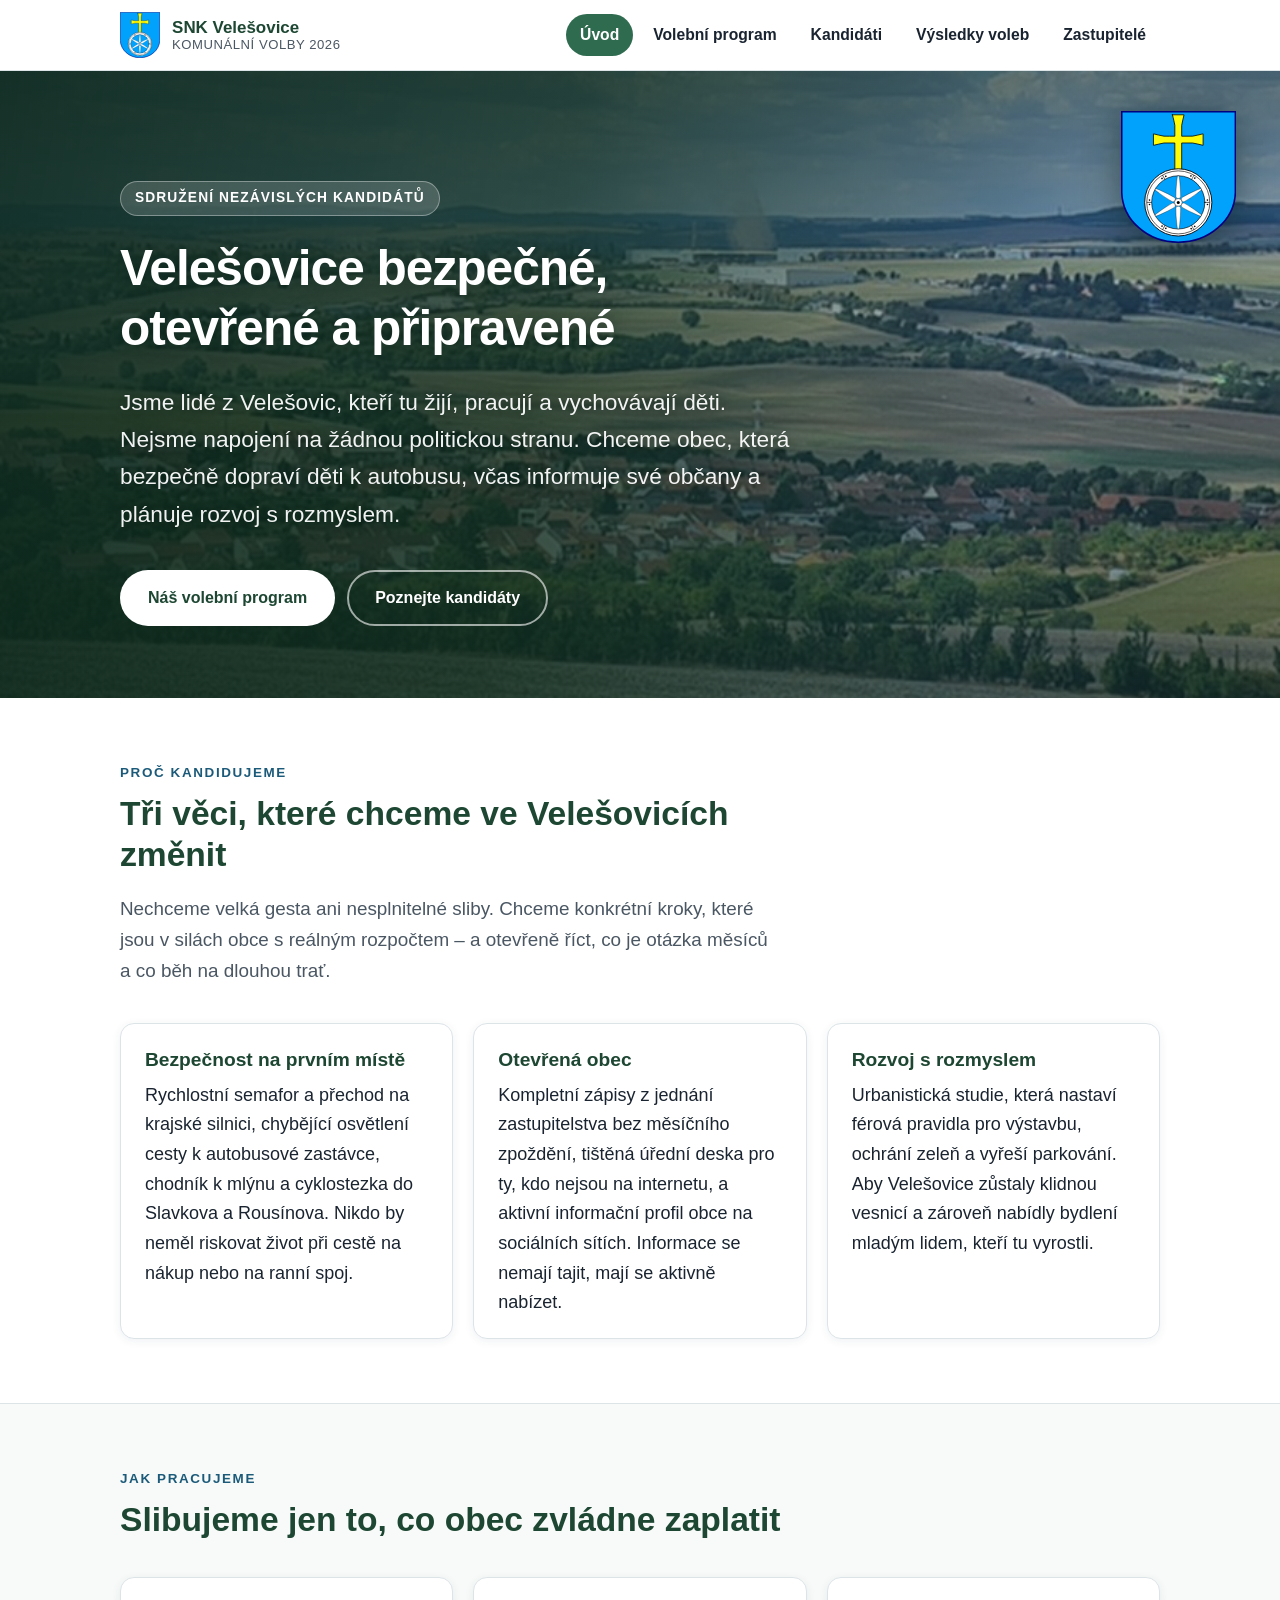
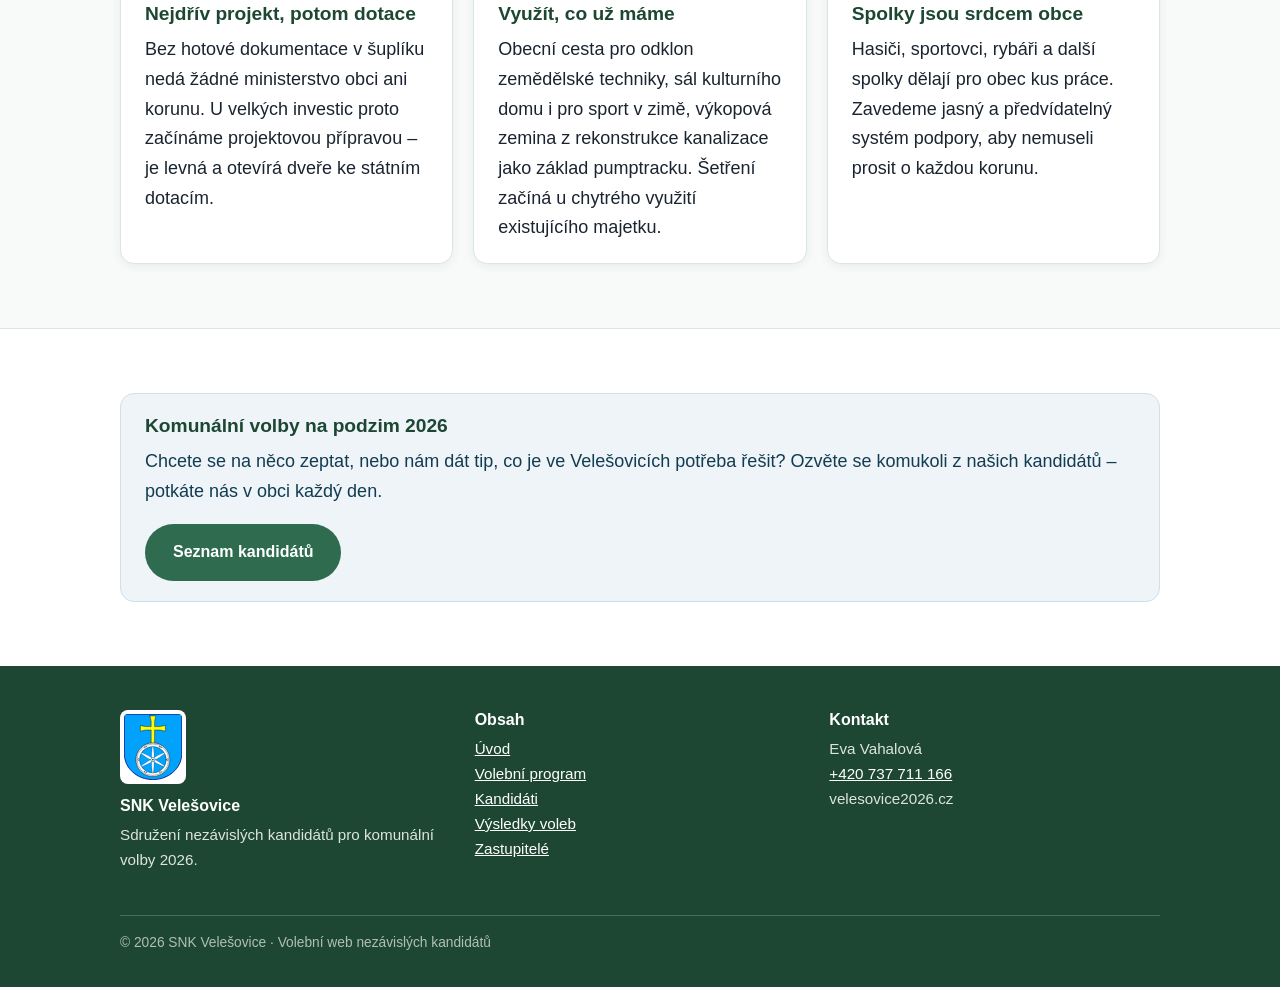
==== index.html @ 0fb09d33 "Kontakt v paticce na Evu Vahalovou, poznamka k predani mandatu" ====
<!DOCTYPE html>
<html lang="cs">
<head>
<meta charset="UTF-8">
<meta name="viewport" content="width=device-width, initial-scale=1.0">
<title>SNK Velešovice 2026 – nezávislí kandidáti do zastupitelstva</title>
<meta name="description" content="Sdružení nezávislých kandidátů Velešovice pro komunální volby 2026. Bezpečnost, otevřená komunikace a rozumný rozvoj obce.">
<link rel="stylesheet" href="style.css?v=56">
<link rel="icon" href="img/znak.svg" type="image/svg+xml">
<meta property="og:title" content="SNK Velešovice 2026 – nezávislí kandidáti">
<meta property="og:description" content="Bezpečnost, otevřená komunikace a rozumný rozvoj obce. Volební program sdružení nezávislých kandidátů.">
<meta property="og:image" content="https://velesovice2026.cz/img/velesovice-hero.jpg?v=3">
<meta property="og:type" content="website">
</head>
<body>

<header class="topbar">
  <div class="topbar__inner">
    <a class="brand" href="index.html">
      <img class="brand__mark" src="img/znak.svg" alt="Znak obce Velešovice" width="46" height="53">
      <span class="brand__text">
        <span class="brand__name">SNK Velešovice</span>
        <span class="brand__sub">Komunální volby 2026</span>
      </span>
    </a>
    <nav class="nav" aria-label="Hlavní navigace">
      <a href="index.html" aria-current="page">Úvod</a>
      <a href="program.html">Volební program</a>
      <a href="kandidati.html">Kandidáti</a>
      <a href="vysledky.html">Výsledky voleb</a>
      <a href="zastupitele.html">Zastupitelé</a>
    </nav>
  </div>
</header>

<main>

  <section class="hero">
    <picture>
      <source media="(max-width: 700px)" srcset="img/velesovice-hero-900.jpg?v=3">
      <img class="hero__media" src="img/velesovice-hero.jpg?v=3"
           alt="Pohled na Velešovice z okolních polí"
           width="1500" height="1043" fetchpriority="high">
    </picture>
    <img class="hero__crest" src="img/znak.svg" alt="Znak obce Velešovice">
    <div class="hero__inner">
      <span class="hero__badge">Sdružení nezávislých kandidátů</span>
      <h1>Velešovice bezpečné, otevřené a připravené</h1>
      <p class="hero__claim">Jsme lidé z Velešovic, kteří tu žijí, pracují a vychovávají děti. Nejsme
        napojení na žádnou politickou stranu. Chceme obec, která bezpečně dopraví děti k autobusu,
        včas informuje své občany a plánuje rozvoj s rozmyslem.</p>
      <div class="btn-row">
        <a class="btn btn--primary" href="program.html">Náš volební program</a>
        <a class="btn btn--ghost" href="kandidati.html">Poznejte kandidáty</a>
      </div>
    </div>
  </section>

  <section class="section">
    <div class="wrap">
      <div class="section__head">
        <span class="eyebrow">Proč kandidujeme</span>
        <h2>Tři věci, které chceme ve Velešovicích změnit</h2>
        <p class="lead">Nechceme velká gesta ani nesplnitelné sliby. Chceme konkrétní kroky, které jsou
          v silách obce s reálným rozpočtem – a otevřeně říct, co je otázka měsíců a co běh na dlouhou trať.</p>
      </div>

      <div class="grid">
        <article class="card">
          <h3>Bezpečnost na prvním místě</h3>
          <p>Rychlostní semafor a přechod na krajské silnici, chybějící osvětlení cesty k autobusové
            zastávce, chodník k mlýnu a cyklostezka do Slavkova a Rousínova. Nikdo by neměl riskovat
            život při cestě na nákup nebo na ranní spoj.</p>
        </article>
        <article class="card">
          <h3>Otevřená obec</h3>
          <p>Kompletní zápisy z jednání zastupitelstva bez měsíčního zpoždění, tištěná úřední deska
            pro ty, kdo nejsou na internetu, a aktivní informační profil obce na sociálních sítích.
            Informace se nemají tajit, mají se aktivně nabízet.</p>
        </article>
        <article class="card">
          <h3>Rozvoj s rozmyslem</h3>
          <p>Urbanistická studie, která nastaví férová pravidla pro výstavbu, ochrání zeleň a vyřeší
            parkování. Aby Velešovice zůstaly klidnou vesnicí a zároveň nabídly bydlení mladým lidem,
            kteří tu vyrostli.</p>
        </article>
      </div>
    </div>
  </section>

  <section class="section section--soft">
    <div class="wrap">
      <div class="section__head">
        <span class="eyebrow">Jak pracujeme</span>
        <h2>Slibujeme jen to, co obec zvládne zaplatit</h2>
      </div>
      <div class="grid">
        <article class="card">
          <h3>Nejdřív projekt, potom dotace</h3>
          <p>Bez hotové dokumentace v šuplíku nedá žádné ministerstvo obci ani korunu. U velkých
            investic proto začínáme projektovou přípravou – je levná a otevírá dveře ke státním dotacím.</p>
        </article>
        <article class="card">
          <h3>Využít, co už máme</h3>
          <p>Obecní cesta pro odklon zemědělské techniky, sál kulturního domu i pro sport v zimě,
            výkopová zemina z rekonstrukce kanalizace jako základ pumptracku. Šetření začíná u chytrého
            využití existujícího majetku.</p>
        </article>
        <article class="card">
          <h3>Spolky jsou srdcem obce</h3>
          <p>Hasiči, sportovci, rybáři a další spolky dělají pro obec kus práce. Zavedeme jasný
            a předvídatelný systém podpory, aby nemuseli prosit o každou korunu.</p>
        </article>
      </div>
    </div>
  </section>

  <section class="section">
    <div class="wrap">
      <div class="note">
        <h3>Komunální volby na podzim 2026</h3>
        <p>Chcete se na něco zeptat, nebo nám dát tip, co je ve Velešovicích potřeba řešit?
          Ozvěte se komukoli z našich kandidátů – potkáte nás v obci každý den.</p>
        <p><a class="btn btn--solid" href="kandidati.html">Seznam kandidátů</a></p>
      </div>
    </div>
  </section>

</main>

<footer class="footer">
  <div class="wrap">
    <div class="footer__grid">
      <div>
        <img class="footer__crest" src="img/znak.svg" alt="Znak obce Velešovice">
        <h3>SNK Velešovice</h3>
        <p>Sdružení nezávislých kandidátů pro komunální volby 2026.</p>
      </div>
      <div>
        <h3>Obsah</h3>
        <p>
          <a href="index.html">Úvod</a><br>
          <a href="program.html">Volební program</a><br>
          <a href="kandidati.html">Kandidáti</a><br>
          <a href="vysledky.html">Výsledky voleb</a><br>
          <a href="zastupitele.html">Zastupitelé</a>
        </p>
      </div>
      <div>
        <h3>Kontakt</h3>
        <p>
          Eva Vahalová<br>
          <a href="tel:+420737711166">+420 737 711 166</a><br>
          velesovice2026.cz
        </p>
      </div>
    </div>
    <div class="footer__bottom">
      &copy; 2026 SNK Velešovice · Volební web nezávislých kandidátů
    </div>
  </div>
</footer>

</body>
</html>
---- style.css ----
/* ==========================================================================
   SNK Velešovice 2026 – společný styl
   Barvy: zelená (venkov, zeleň) + modrá (voda, Rakovec, klid)
   ========================================================================== */

:root {
    --green-900: #1d4732;
    --green-700: #2f6b4f;
    --green-500: #4f9070;
    --green-050: #eef6f1;
    --blue-900: #123c52;
    --blue-700: #1c5a7a;
    --blue-500: #3d87ad;
    --blue-050: #eef4f8;
    --ink: #1a2430;
    --ink-soft: #4a5763;
    --line: #dde4e8;
    --bg: #ffffff;
    --bg-soft: #f7faf8;
    --radius: 14px;
    --shadow: 0 2px 10px rgba(18, 60, 82, .07);
    --shadow-lg: 0 8px 28px rgba(18, 60, 82, .12);
    --wrap: 1080px;
}

* { box-sizing: border-box; }

html { scroll-behavior: smooth; }

body {
    margin: 0;
    background: var(--bg);
    color: var(--ink);
    font-family: "Segoe UI", Roboto, "Helvetica Neue", Arial, sans-serif;
    font-size: 18px;
    line-height: 1.65;
    -webkit-text-size-adjust: 100%;
}

.wrap {
    max-width: var(--wrap);
    margin: 0 auto;
    padding: 0 20px;
}

/* ---------- Typografie ---------- */

h1, h2, h3 {
    line-height: 1.22;
    color: var(--green-900);
    margin: 0 0 .5em;
    font-weight: 700;
}

h1 { font-size: clamp(2rem, 5vw, 3.1rem); letter-spacing: -.02em; }
h2 { font-size: clamp(1.5rem, 3.2vw, 2.1rem); }
h3 { font-size: 1.2rem; }

p { margin: 0 0 1em; }

a { color: var(--blue-700); }
a:hover { color: var(--blue-900); }

.lead {
    font-size: 1.18rem;
    color: var(--ink-soft);
    max-width: 62ch;
}

/* ---------- Hlavička a navigace ---------- */

.topbar {
    position: sticky;
    top: 0;
    z-index: 50;
    background: rgba(255, 255, 255, .96);
    backdrop-filter: blur(6px);
    border-bottom: 1px solid var(--line);
}

.topbar__inner {
    max-width: var(--wrap);
    margin: 0 auto;
    padding: 12px 20px;
    display: flex;
    flex-wrap: wrap;
    gap: 12px 24px;
    align-items: center;
    justify-content: space-between;
}

.brand {
    display: flex;
    align-items: center;
    gap: 12px;
    text-decoration: none;
    color: var(--green-900);
}

.brand__mark {
    height: 46px;
    width: auto;
    flex: 0 0 auto;
    display: block;
}

.brand__text { display: flex; flex-direction: column; line-height: 1.15; }
.brand__name { font-weight: 700; font-size: 1.06rem; }
.brand__sub { font-size: .82rem; color: var(--ink-soft); letter-spacing: .04em; text-transform: uppercase; }

.nav { display: flex; flex-wrap: wrap; gap: 6px; }

.nav a {
    display: block;
    padding: 8px 14px;
    border-radius: 999px;
    text-decoration: none;
    color: var(--ink);
    font-weight: 600;
    font-size: .98rem;
}

.nav a:hover { background: var(--green-050); color: var(--green-900); }

.nav a[aria-current="page"] {
    background: var(--green-700);
    color: #fff;
}

/* ---------- Hero ---------- */

.hero {
    position: relative;
    background: var(--green-900);
    color: #fff;
    overflow: hidden;
    min-height: 560px;
    display: flex;
    align-items: flex-end;
}

.hero__media {
    position: absolute;
    inset: 0;
    width: 100%;
    height: 100%;
    object-fit: cover;
    object-position: center 55%;
}

.hero::after {
    content: "";
    position: absolute;
    inset: 0;
    background:
        linear-gradient(100deg, rgba(12, 40, 28, .90) 0%, rgba(14, 45, 32, .74) 42%, rgba(18, 60, 82, .30) 78%, rgba(18, 60, 82, .18) 100%),
        linear-gradient(180deg, rgba(10, 32, 24, .45) 0%, rgba(10, 32, 24, 0) 38%, rgba(10, 32, 24, .55) 100%);
}

.hero__inner {
    position: relative;
    z-index: 2;
    width: 100%;
    max-width: var(--wrap);
    margin: 0 auto;
    padding: 110px 20px 72px;
}

.hero h1 { text-shadow: 0 2px 18px rgba(6, 24, 16, .45); }
.hero__claim { text-shadow: 0 1px 12px rgba(6, 24, 16, .5); }

/* Znak obce v hero */
.hero__crest {
    position: absolute;
    right: 44px;
    top: 40px;
    z-index: 3;
    height: 132px;
    width: auto;
    filter: drop-shadow(0 6px 18px rgba(6, 24, 16, .45));
}

.hero__caption {
    position: absolute;
    right: 16px;
    bottom: 8px;
    z-index: 3;
    font-size: .74rem;
    color: rgba(255, 255, 255, .6);
}

.hero h1 { color: #fff; max-width: 22ch; }

.hero__claim {
    font-size: clamp(1.1rem, 2.4vw, 1.42rem);
    max-width: 54ch;
    color: rgba(255, 255, 255, .94);
    margin-bottom: 1.6em;
}

.hero__badge {
    display: inline-block;
    background: rgba(255, 255, 255, .16);
    border: 1px solid rgba(255, 255, 255, .35);
    padding: 5px 14px;
    border-radius: 999px;
    font-size: .86rem;
    letter-spacing: .08em;
    text-transform: uppercase;
    font-weight: 600;
    margin-bottom: 22px;
}

.btn-row { display: flex; flex-wrap: wrap; gap: 12px; }

.btn {
    display: inline-block;
    padding: 13px 26px;
    border-radius: 999px;
    text-decoration: none;
    font-weight: 700;
    font-size: 1rem;
    border: 2px solid transparent;
    transition: transform .12s ease, background .12s ease;
}

.btn:hover { transform: translateY(-1px); }

.btn--primary { background: #fff; color: var(--green-900); }
.btn--primary:hover { background: var(--green-050); color: var(--green-900); }

.btn--ghost { border-color: rgba(255, 255, 255, .6); color: #fff; }
.btn--ghost:hover { background: rgba(255, 255, 255, .14); color: #fff; }

.btn--solid { background: var(--green-700); color: #fff; }
.btn--solid:hover { background: var(--green-900); color: #fff; }

/* ---------- Sekce ---------- */

.section { padding: 64px 0; }
.section--soft { background: var(--bg-soft); border-top: 1px solid var(--line); border-bottom: 1px solid var(--line); }

.section__head { max-width: 68ch; margin-bottom: 36px; }

.eyebrow {
    display: block;
    font-size: .84rem;
    letter-spacing: .12em;
    text-transform: uppercase;
    color: var(--blue-700);
    font-weight: 700;
    margin-bottom: 10px;
}

/* ---------- Mřížky a karty ---------- */

.grid {
    display: grid;
    gap: 20px;
    grid-template-columns: repeat(auto-fit, minmax(290px, 1fr));
}

.card {
    background: #fff;
    border: 1px solid var(--line);
    border-radius: var(--radius);
    padding: 24px 24px 20px;
    box-shadow: var(--shadow);
}

.card h3 { color: var(--green-900); }
.card p:last-child { margin-bottom: 0; }

/* Programové body */

.point {
    background: #fff;
    border: 1px solid var(--line);
    border-left: 5px solid var(--green-500);
    border-radius: var(--radius);
    padding: 24px 26px;
    box-shadow: var(--shadow);
}

.point--soft { border-left-color: var(--blue-500); }

.point__num {
    display: inline-flex;
    align-items: center;
    justify-content: center;
    width: 30px;
    height: 30px;
    border-radius: 50%;
    background: var(--green-050);
    color: var(--green-700);
    font-weight: 700;
    font-size: .95rem;
    margin-right: 10px;
    vertical-align: 2px;
}

.point--soft .point__num { background: var(--blue-050); color: var(--blue-700); }

.point h3 { display: block; margin-bottom: .45em; }
.point p:last-child { margin-bottom: 0; }
.point ul { margin: 0; padding-left: 1.2em; }
.point li + li { margin-top: .5em; }

.points { display: grid; gap: 18px; }

/* Kandidáti */

.people {
    display: grid;
    gap: 22px;
    grid-template-columns: repeat(auto-fit, minmax(250px, 1fr));
    align-items: start;              /* karty se neroztahují na výšku sousedů */
}

.person {
    background: #fff;
    border: 1px solid var(--line);
    border-radius: var(--radius);
    box-shadow: var(--shadow);
    overflow: hidden;
}

/* Fotografie přes celou šířku karty */
.person__photo-wrap {
    position: relative;
    aspect-ratio: 1 / 1;
    background: linear-gradient(165deg, #f2f8f4 0%, #dbe9e1 100%);
    border-bottom: 1px solid var(--line);
}

.person__photo {
    width: 100%;
    height: 100%;
    object-fit: cover;
    object-position: center 12%;
    display: block;
}

/* Zástupný obrázek u kandidátů bez fotografie */
.person__photo--placeholder {
    object-fit: contain;
    object-position: center bottom;
    padding: 18% 22% 0;
    opacity: .55;
}

/* Číslo na kandidátce – odznak v rohu fotky */
.person__num {
    position: absolute;
    right: 10px;
    bottom: 10px;
    width: 34px;
    height: 34px;
    border-radius: 10px;
    background: var(--green-700);
    color: #fff;
    display: flex;
    align-items: center;
    justify-content: center;
    font-weight: 700;
    font-size: 1rem;
    box-shadow: 0 2px 8px rgba(18, 60, 82, .28);
}

.person__body { padding: 16px 18px 18px; }

.person__name { font-weight: 700; font-size: 1.04rem; color: var(--green-900); margin: 0 0 1px; }
.person__age { margin: 0; color: var(--ink-soft); font-size: .86rem; }

.person__role {
    margin: 10px 0 0;
    color: var(--blue-700);
    font-size: .9rem;
    font-weight: 600;
    line-height: 1.5;
}

.person__motto {
    margin: 12px 0 0;
    padding-left: 12px;
    border-left: 3px solid var(--green-050);
    color: var(--ink-soft);
    font-size: .89rem;
    font-style: italic;
    line-height: 1.55;
}

/* Delší medailonek: mezititulky, odstavce a odrážky */
.person__section {
    margin: 16px 0 0;
    font-size: .74rem;
    letter-spacing: .08em;
    text-transform: uppercase;
    font-weight: 700;
    color: var(--green-700);
    border-top: 1px solid var(--line);
    padding-top: 12px;
}

.person__text {
    margin: 7px 0 0;
    font-size: .88rem;
    color: var(--ink-soft);
    line-height: 1.55;
}

.person__text strong { color: var(--green-900); }

.person__list {
    margin: 8px 0 0;
    padding-left: 1.05em;
    font-size: .88rem;
    color: var(--ink-soft);
    line-height: 1.5;
}

.person__list li + li { margin-top: 7px; }
.person__list strong { color: var(--blue-700); }

.person__age:empty, .person__role:empty, .person__motto:empty { display: none; }

/* ---------- Poznámka / callout ---------- */

.note {
    background: var(--blue-050);
    border: 1px solid #cfe0ea;
    border-radius: var(--radius);
    padding: 20px 24px;
    color: var(--blue-900);
}

.note p:last-child { margin-bottom: 0; }

/* ---------- Patička ---------- */

.footer {
    background: var(--green-900);
    color: rgba(255, 255, 255, .85);
    padding: 44px 0 32px;
    font-size: .95rem;
}

.footer a { color: #fff; }

.footer__grid {
    display: grid;
    gap: 24px;
    grid-template-columns: repeat(auto-fit, minmax(230px, 1fr));
    margin-bottom: 28px;
}

.footer h3 { color: #fff; font-size: 1rem; margin-bottom: .4em; }

.footer__crest {
    height: 74px;
    width: auto;
    display: block;
    margin-bottom: 12px;
    background: #fff;
    border-radius: 8px;
    padding: 4px;
}

.footer__bottom {
    border-top: 1px solid rgba(255, 255, 255, .2);
    padding-top: 16px;
    font-size: .86rem;
    color: rgba(255, 255, 255, .65);
}

.team-photo {
    margin: 0 0 34px;
}

.team-photo img {
    display: block;
    width: 100%;
    height: auto;
    border-radius: 16px;
    box-shadow: 0 12px 30px rgba(15, 40, 25, .16);
}

.team-photo figcaption {
    margin-top: 10px;
    font-size: .92rem;
    color: var(--text-soft, #5a6672);
    text-align: center;
}


/* ---------- Rozbalovací fotografie u bodů programu ---------- */

.more { margin-top: 4px; }

.more__btn {
    display: inline-flex;
    align-items: center;
    gap: 9px;
    padding: 9px 18px;
    border: 1.5px solid var(--green-500);
    border-radius: 999px;
    background: #fff;
    color: var(--green-900);
    font: inherit;
    font-size: .95rem;
    font-weight: 700;
    line-height: 1;
    cursor: pointer;
    transition: background .15s, border-color .15s;
}

.more__btn:hover { background: var(--green-050); border-color: var(--green-700); }
.more__btn:focus-visible { outline: 3px solid var(--blue-500); outline-offset: 2px; }

.more__icon {
    width: 9px;
    height: 9px;
    border-right: 2px solid var(--green-700);
    border-bottom: 2px solid var(--green-700);
    transform: rotate(45deg) translate(-2px, -2px);
    transition: transform .2s;
}

.more__btn[aria-expanded="true"] .more__icon {
    transform: rotate(-135deg) translate(-2px, -2px);
}

.more__panel {
    animation: more-in .25s ease both;
}

.more__inner { min-height: 0; }

@keyframes more-in {
    from { opacity: 0; transform: translateY(-6px); }
    to   { opacity: 1; transform: none; }
}

.more__panel[hidden] { display: none; }

.point__figure {
    margin: 16px 0 0;
}

.point__figure img {
    display: block;
    width: 100%;
    max-width: 560px;
    height: auto;
    border-radius: var(--radius);
    box-shadow: var(--shadow-lg);
}

.point__figure figcaption {
    margin-top: 8px;
    max-width: 560px;
    font-size: .92rem;
    color: var(--ink-soft);
}

@media (prefers-reduced-motion: reduce) {
    .more__panel { animation: none; }
    .more__icon { transition: none; }
}



/* ---------- Výsledky voleb ---------- */

.cisla {
    display: grid;
    grid-template-columns: repeat(auto-fit, minmax(180px, 1fr));
    gap: 16px;
    margin-top: 28px;
}

.cislo {
    background: var(--green-050);
    border-radius: var(--radius);
    padding: 20px 22px;
}

.cislo__hodnota {
    display: block;
    font-size: 2rem;
    font-weight: 700;
    color: var(--green-900);
    line-height: 1.1;
}

.cislo__popis {
    display: block;
    margin-top: 6px;
    font-size: .95rem;
    color: var(--ink-soft);
}

.text-blok {
    max-width: 44em;
    margin-top: 26px;
}

.text-blok h2 { margin-bottom: .5em; }
.text-blok p { margin-bottom: 1em; }

.podpis {
    font-weight: 700;
    color: var(--green-900);
}

.tabulka-obal { overflow-x: auto; margin-top: 18px; }

.tabulka {
    width: 100%;
    min-width: 480px;
    border-collapse: collapse;
    font-size: 1rem;
}

.tabulka th,
.tabulka td {
    padding: 12px 14px;
    text-align: left;
    border-bottom: 1px solid var(--line);
}

.tabulka thead th {
    background: var(--green-900);
    color: #fff;
    font-size: .92rem;
    letter-spacing: .02em;
    border-bottom: 0;
}

.tabulka thead th:first-child { border-radius: 10px 0 0 0; }
.tabulka thead th:last-child { border-radius: 0 10px 0 0; }

.tabulka .cislice { text-align: right; white-space: nowrap; }
.tabulka th.cislice { text-align: right; }

.tabulka__nase td,
.tabulka__zvolen td { background: var(--green-050); font-weight: 600; }

.stav {
    display: inline-block;
    padding: 3px 10px;
    border-radius: 999px;
    background: var(--line);
    color: var(--ink);
    font-size: .86rem;
    font-weight: 600;
    white-space: nowrap;
}

.stav--zvolen { background: var(--green-700); color: #fff; }

.poznamka {
    margin-top: 14px;
    font-size: .92rem;
    color: var(--ink-soft);
}

@media (max-width: 520px) {
    .cislo__hodnota { font-size: 1.7rem; }
    .tabulka th, .tabulka td { padding: 10px; }
}

/* ---------- Mobil ---------- */

@media (max-width: 900px) {
    .hero__crest { height: 92px; right: 22px; top: 26px; }
}

@media (max-width: 520px) {
    .people { grid-template-columns: repeat(auto-fit, minmax(190px, 1fr)); gap: 14px; }
    .person__body { padding: 12px 13px 14px; }
    .person__num { width: 30px; height: 30px; font-size: .9rem; right: 8px; bottom: 8px; }
}

@media (max-width: 640px) {
    body { font-size: 17px; }
    .hero { min-height: 480px; }
    .hero__inner { padding: 132px 20px 46px; }
    .hero__crest { height: 74px; right: 18px; top: 20px; }
    .brand__mark { height: 38px; }
    .section { padding: 48px 0; }
    .topbar__inner { padding: 10px 16px; }
    .nav a { padding: 7px 11px; font-size: .92rem; }
    .brand__sub { display: none; }
}

@media (prefers-reduced-motion: reduce) {
    html { scroll-behavior: auto; }
    .btn:hover { transform: none; }
}
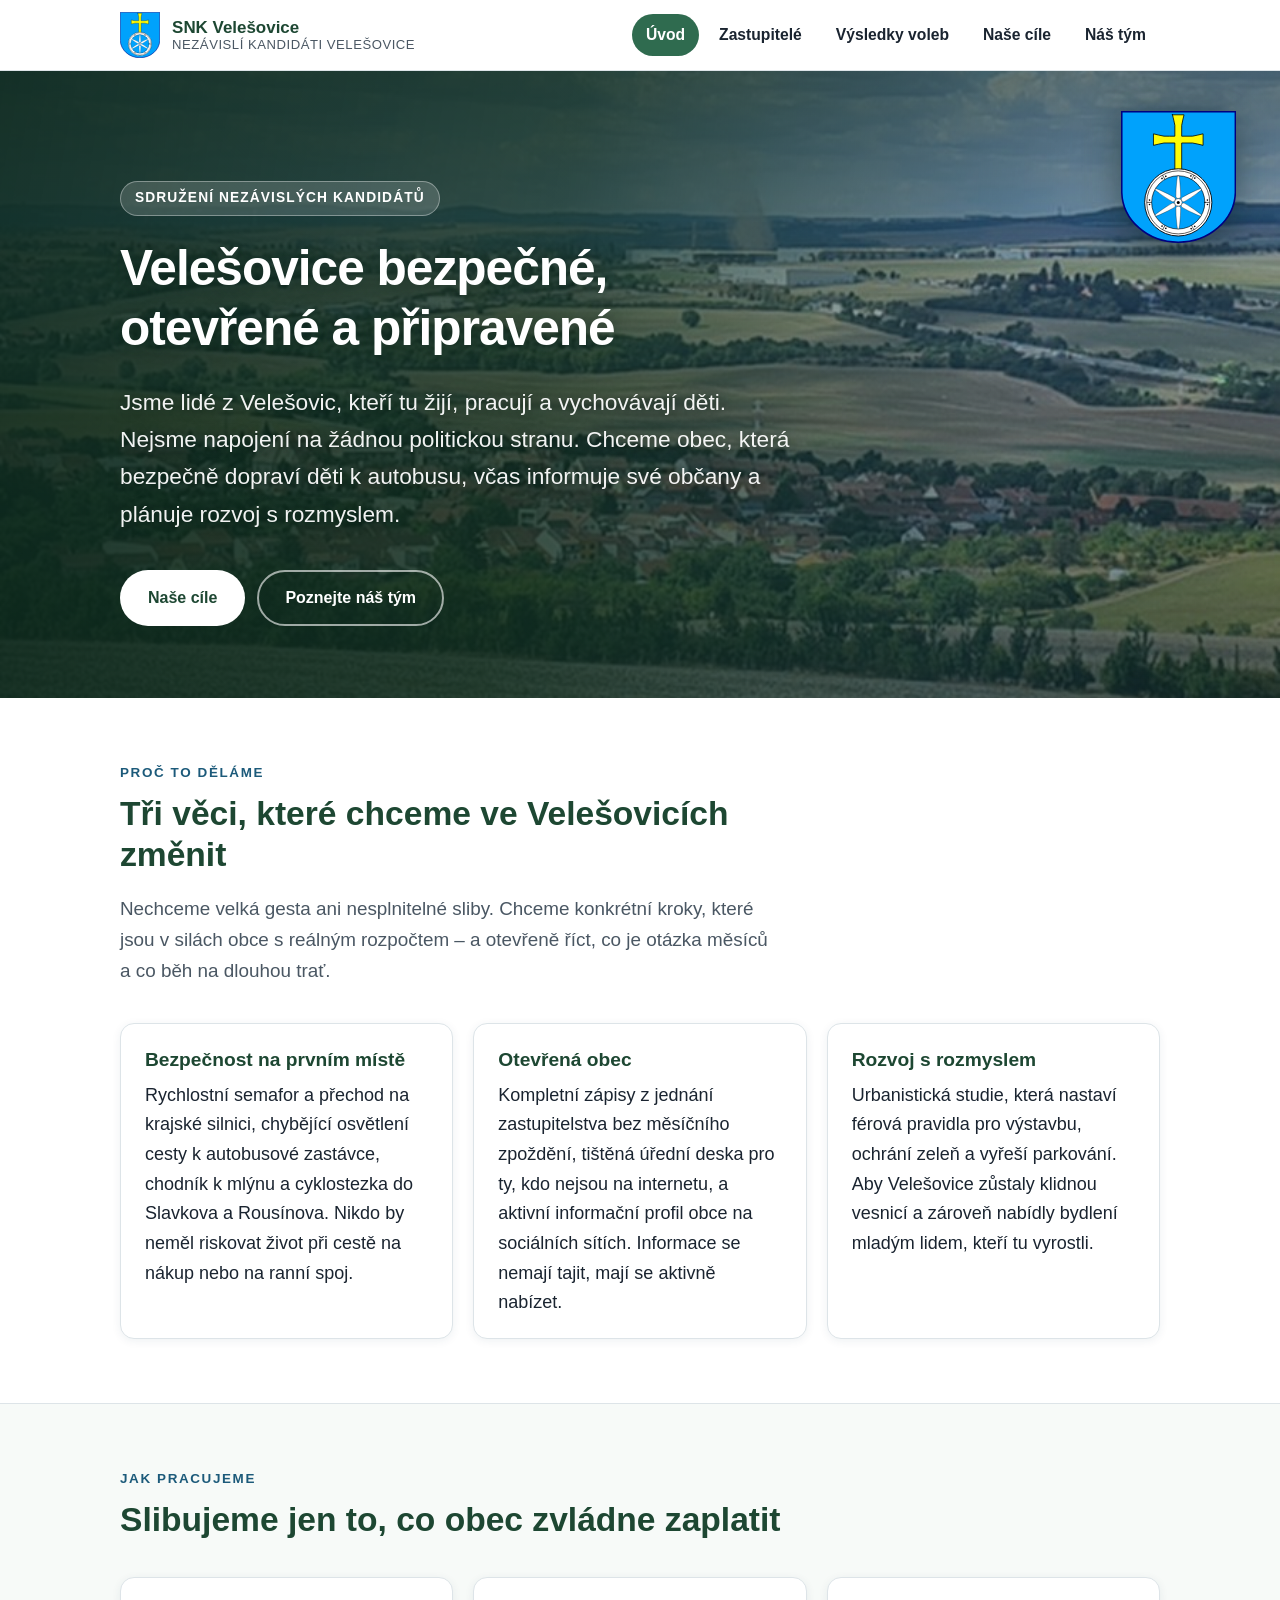
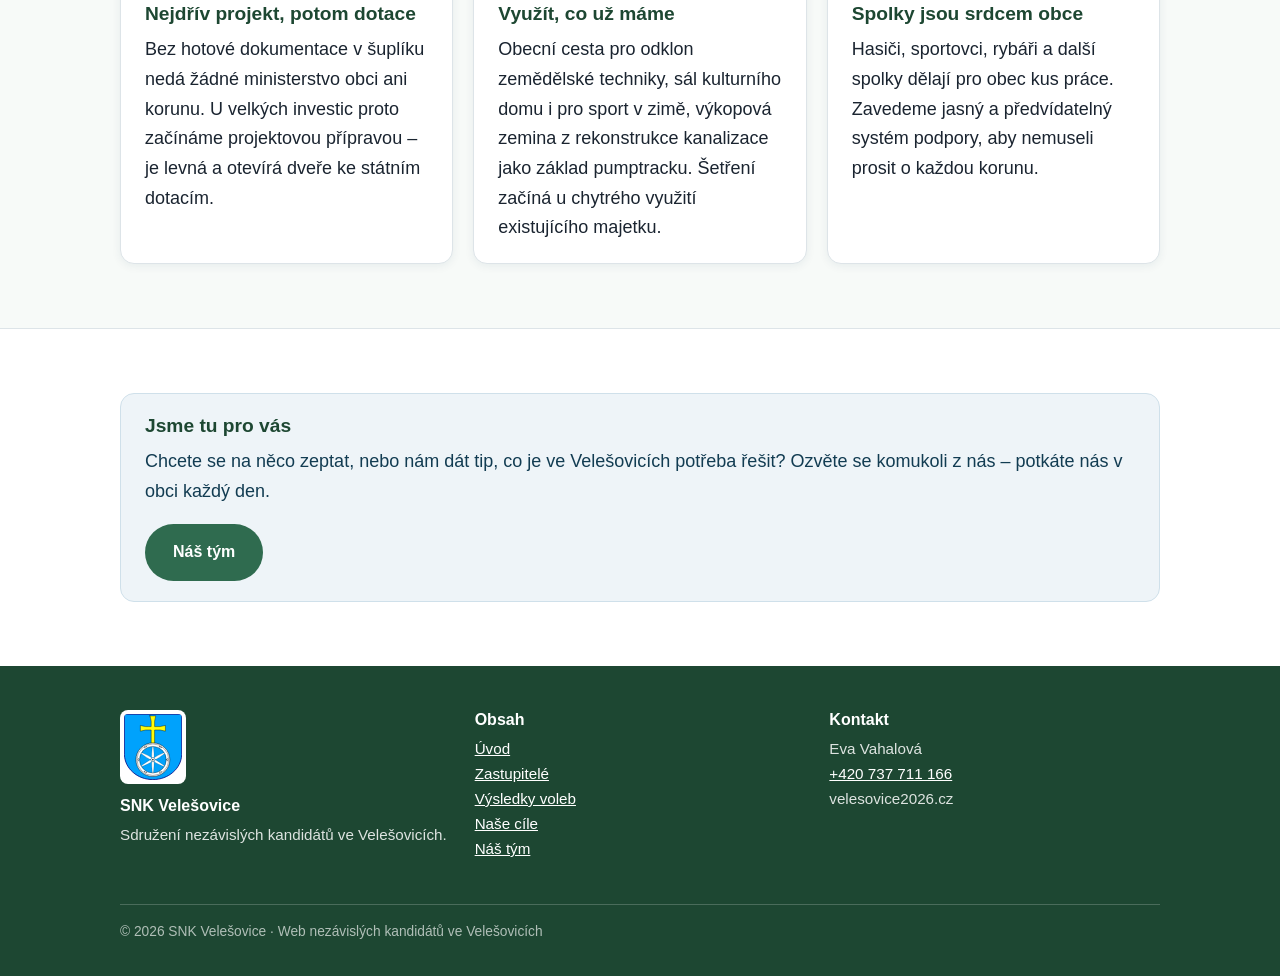
==== commit 95010d4e: "Web po volbach: nove poradi a nazvy odkazu, bez volebniho ramce" ====
--- a/index.html
+++ b/index.html
@@ -3,12 +3,12 @@
 <head>
 <meta charset="UTF-8">
 <meta name="viewport" content="width=device-width, initial-scale=1.0">
-<title>SNK Velešovice 2026 – nezávislí kandidáti do zastupitelstva</title>
-<meta name="description" content="Sdružení nezávislých kandidátů Velešovice pro komunální volby 2026. Bezpečnost, otevřená komunikace a rozumný rozvoj obce.">
-<link rel="stylesheet" href="style.css?v=56">
+<title>SNK Velešovice – nezávislí kandidáti ve Velešovicích</title>
+<meta name="description" content="Sdružení nezávislých kandidátů ve Velešovicích. Naše cíle, náš tým, zastupitelé a informace z dění v obci.">
+<link rel="stylesheet" href="style.css?v=57">
 <link rel="icon" href="img/znak.svg" type="image/svg+xml">
-<meta property="og:title" content="SNK Velešovice 2026 – nezávislí kandidáti">
-<meta property="og:description" content="Bezpečnost, otevřená komunikace a rozumný rozvoj obce. Volební program sdružení nezávislých kandidátů.">
+<meta property="og:title" content="SNK Velešovice – nezávislí kandidáti">
+<meta property="og:description" content="Bezpečnost, otevřená komunikace a rozumný rozvoj obce. Sdružení nezávislých kandidátů ve Velešovicích.">
 <meta property="og:image" content="https://velesovice2026.cz/img/velesovice-hero.jpg?v=3">
 <meta property="og:type" content="website">
 </head>
@@ -20,15 +20,15 @@
       <img class="brand__mark" src="img/znak.svg" alt="Znak obce Velešovice" width="46" height="53">
       <span class="brand__text">
         <span class="brand__name">SNK Velešovice</span>
-        <span class="brand__sub">Komunální volby 2026</span>
+        <span class="brand__sub">Nezávislí kandidáti Velešovice</span>
       </span>
     </a>
     <nav class="nav" aria-label="Hlavní navigace">
       <a href="index.html" aria-current="page">Úvod</a>
-      <a href="program.html">Volební program</a>
-      <a href="kandidati.html">Kandidáti</a>
+      <a href="zastupitele.html">Zastupitelé</a>
       <a href="vysledky.html">Výsledky voleb</a>
-      <a href="zastupitele.html">Zastupitelé</a>
+      <a href="program.html">Naše cíle</a>
+      <a href="kandidati.html">Náš tým</a>
     </nav>
   </div>
 </header>
@@ -50,8 +50,8 @@
         napojení na žádnou politickou stranu. Chceme obec, která bezpečně dopraví děti k autobusu,
         včas informuje své občany a plánuje rozvoj s rozmyslem.</p>
       <div class="btn-row">
-        <a class="btn btn--primary" href="program.html">Náš volební program</a>
-        <a class="btn btn--ghost" href="kandidati.html">Poznejte kandidáty</a>
+        <a class="btn btn--primary" href="program.html">Naše cíle</a>
+        <a class="btn btn--ghost" href="kandidati.html">Poznejte náš tým</a>
       </div>
     </div>
   </section>
@@ -59,7 +59,7 @@
   <section class="section">
     <div class="wrap">
       <div class="section__head">
-        <span class="eyebrow">Proč kandidujeme</span>
+        <span class="eyebrow">Proč to děláme</span>
         <h2>Tři věci, které chceme ve Velešovicích změnit</h2>
         <p class="lead">Nechceme velká gesta ani nesplnitelné sliby. Chceme konkrétní kroky, které jsou
           v silách obce s reálným rozpočtem – a otevřeně říct, co je otázka měsíců a co běh na dlouhou trať.</p>
@@ -118,10 +118,10 @@
   <section class="section">
     <div class="wrap">
       <div class="note">
-        <h3>Komunální volby na podzim 2026</h3>
+        <h3>Jsme tu pro vás</h3>
         <p>Chcete se na něco zeptat, nebo nám dát tip, co je ve Velešovicích potřeba řešit?
-          Ozvěte se komukoli z našich kandidátů – potkáte nás v obci každý den.</p>
-        <p><a class="btn btn--solid" href="kandidati.html">Seznam kandidátů</a></p>
+          Ozvěte se komukoli z nás – potkáte nás v obci každý den.</p>
+        <p><a class="btn btn--solid" href="kandidati.html">Náš tým</a></p>
       </div>
     </div>
   </section>
@@ -134,16 +134,16 @@
       <div>
         <img class="footer__crest" src="img/znak.svg" alt="Znak obce Velešovice">
         <h3>SNK Velešovice</h3>
-        <p>Sdružení nezávislých kandidátů pro komunální volby 2026.</p>
+        <p>Sdružení nezávislých kandidátů ve Velešovicích.</p>
       </div>
       <div>
         <h3>Obsah</h3>
         <p>
           <a href="index.html">Úvod</a><br>
-          <a href="program.html">Volební program</a><br>
-          <a href="kandidati.html">Kandidáti</a><br>
+          <a href="zastupitele.html">Zastupitelé</a><br>
           <a href="vysledky.html">Výsledky voleb</a><br>
-          <a href="zastupitele.html">Zastupitelé</a>
+          <a href="program.html">Naše cíle</a><br>
+          <a href="kandidati.html">Náš tým</a>
         </p>
       </div>
       <div>
@@ -156,7 +156,7 @@
       </div>
     </div>
     <div class="footer__bottom">
-      &copy; 2026 SNK Velešovice · Volební web nezávislých kandidátů
+      &copy; 2026 SNK Velešovice · Web nezávislých kandidátů ve Velešovicích
     </div>
   </div>
 </footer>
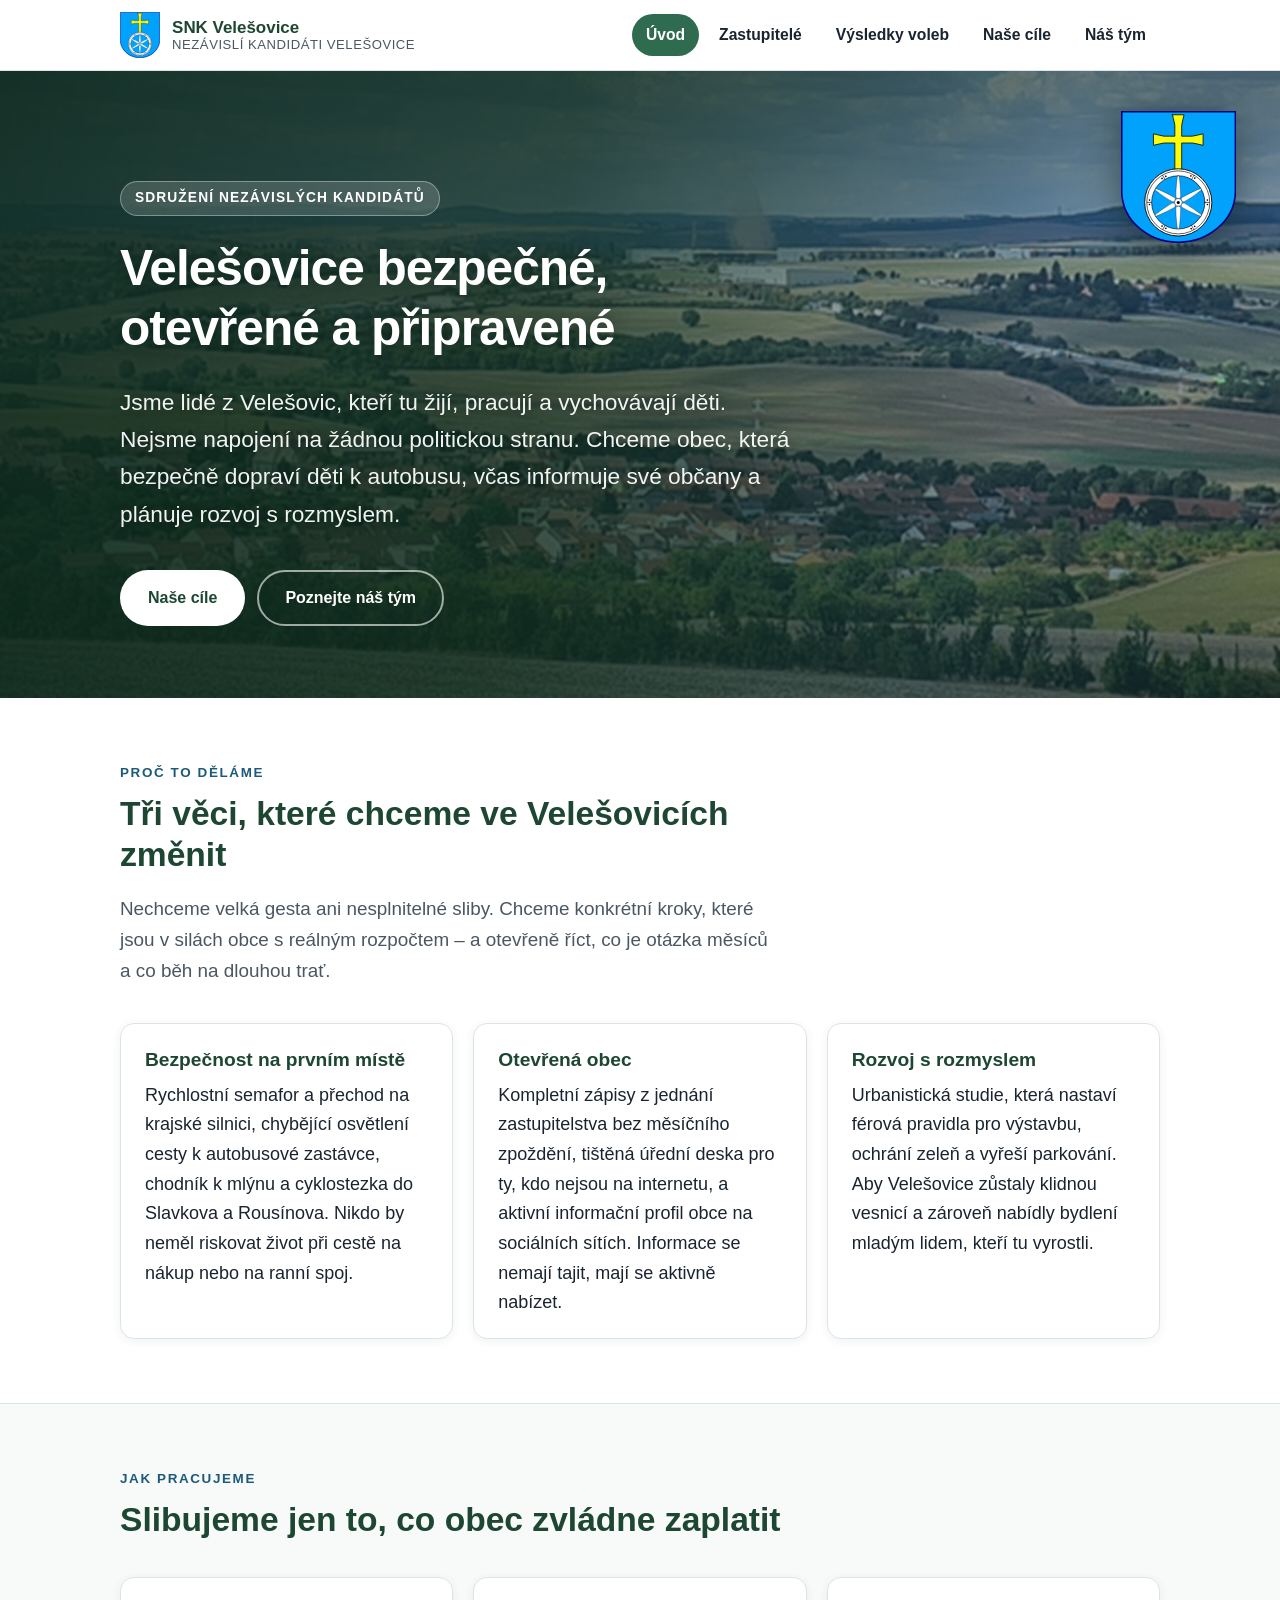
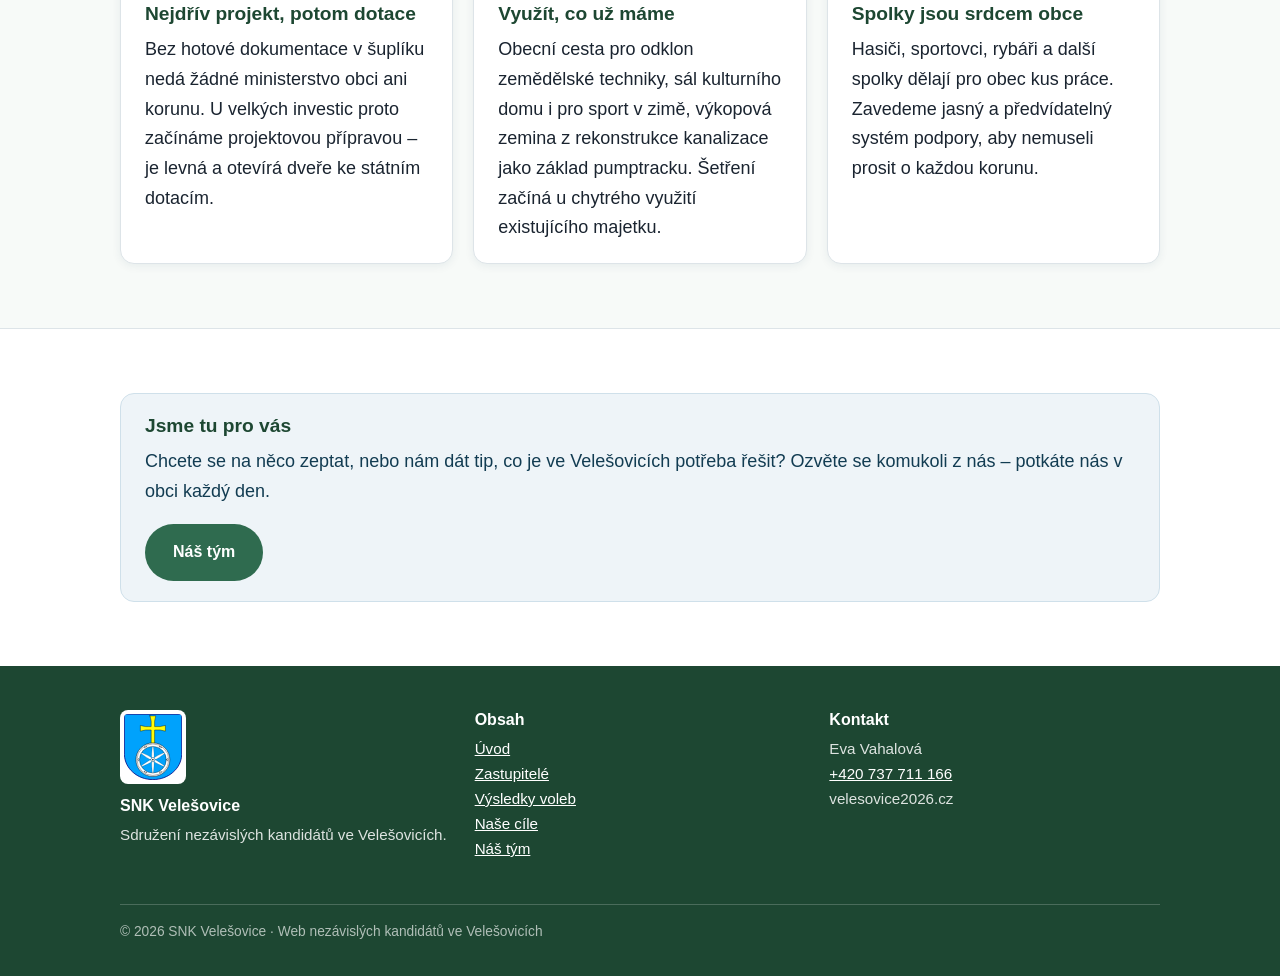
==== commit 9c550d18: "Clenove tymu: prohozeni Sedy a Figura" ====
--- a/index.html
+++ b/index.html
@@ -5,7 +5,7 @@
 <meta name="viewport" content="width=device-width, initial-scale=1.0">
 <title>SNK Velešovice – nezávislí kandidáti ve Velešovicích</title>
 <meta name="description" content="Sdružení nezávislých kandidátů ve Velešovicích. Naše cíle, náš tým, zastupitelé a informace z dění v obci.">
-<link rel="stylesheet" href="style.css?v=57">
+<link rel="stylesheet" href="style.css?v=61">
 <link rel="icon" href="img/znak.svg" type="image/svg+xml">
 <meta property="og:title" content="SNK Velešovice – nezávislí kandidáti">
 <meta property="og:description" content="Bezpečnost, otevřená komunikace a rozumný rozvoj obce. Sdružení nezávislých kandidátů ve Velešovicích.">
--- a/style.css
+++ b/style.css
@@ -317,6 +317,16 @@
     align-items: start;              /* karty se neroztahují na výšku sousedů */
 }
 
+.people--ctyri { grid-template-columns: repeat(4, 1fr); }
+
+@media (max-width: 900px) {
+    .people--ctyri { grid-template-columns: repeat(2, 1fr); }
+}
+
+@media (max-width: 520px) {
+    .people--ctyri { grid-template-columns: repeat(2, 1fr); }
+}
+
 .person {
     background: #fff;
     border: 1px solid var(--line);
@@ -608,6 +618,37 @@
 .text-blok h2 { margin-bottom: .5em; }
 .text-blok p { margin-bottom: 1em; }
 
+.skupina {
+    margin: 46px 0 2px;
+}
+
+.skupina:first-of-type { margin-top: 32px; }
+
+.skupina__popis {
+    max-width: 44em;
+    color: var(--ink-soft);
+    margin-bottom: 20px;
+}
+
+.person__stitek {
+    display: inline-block;
+    margin-bottom: 8px;
+    padding: 3px 10px;
+    border-radius: 999px;
+    background: var(--green-700);
+    color: #fff;
+    font-size: .8rem;
+    font-weight: 700;
+    letter-spacing: .02em;
+}
+
+.person__hlasy {
+    margin-top: 2px;
+    font-size: .92rem;
+    font-weight: 600;
+    color: var(--green-700);
+}
+
 .podpis {
     font-weight: 700;
     color: var(--green-900);
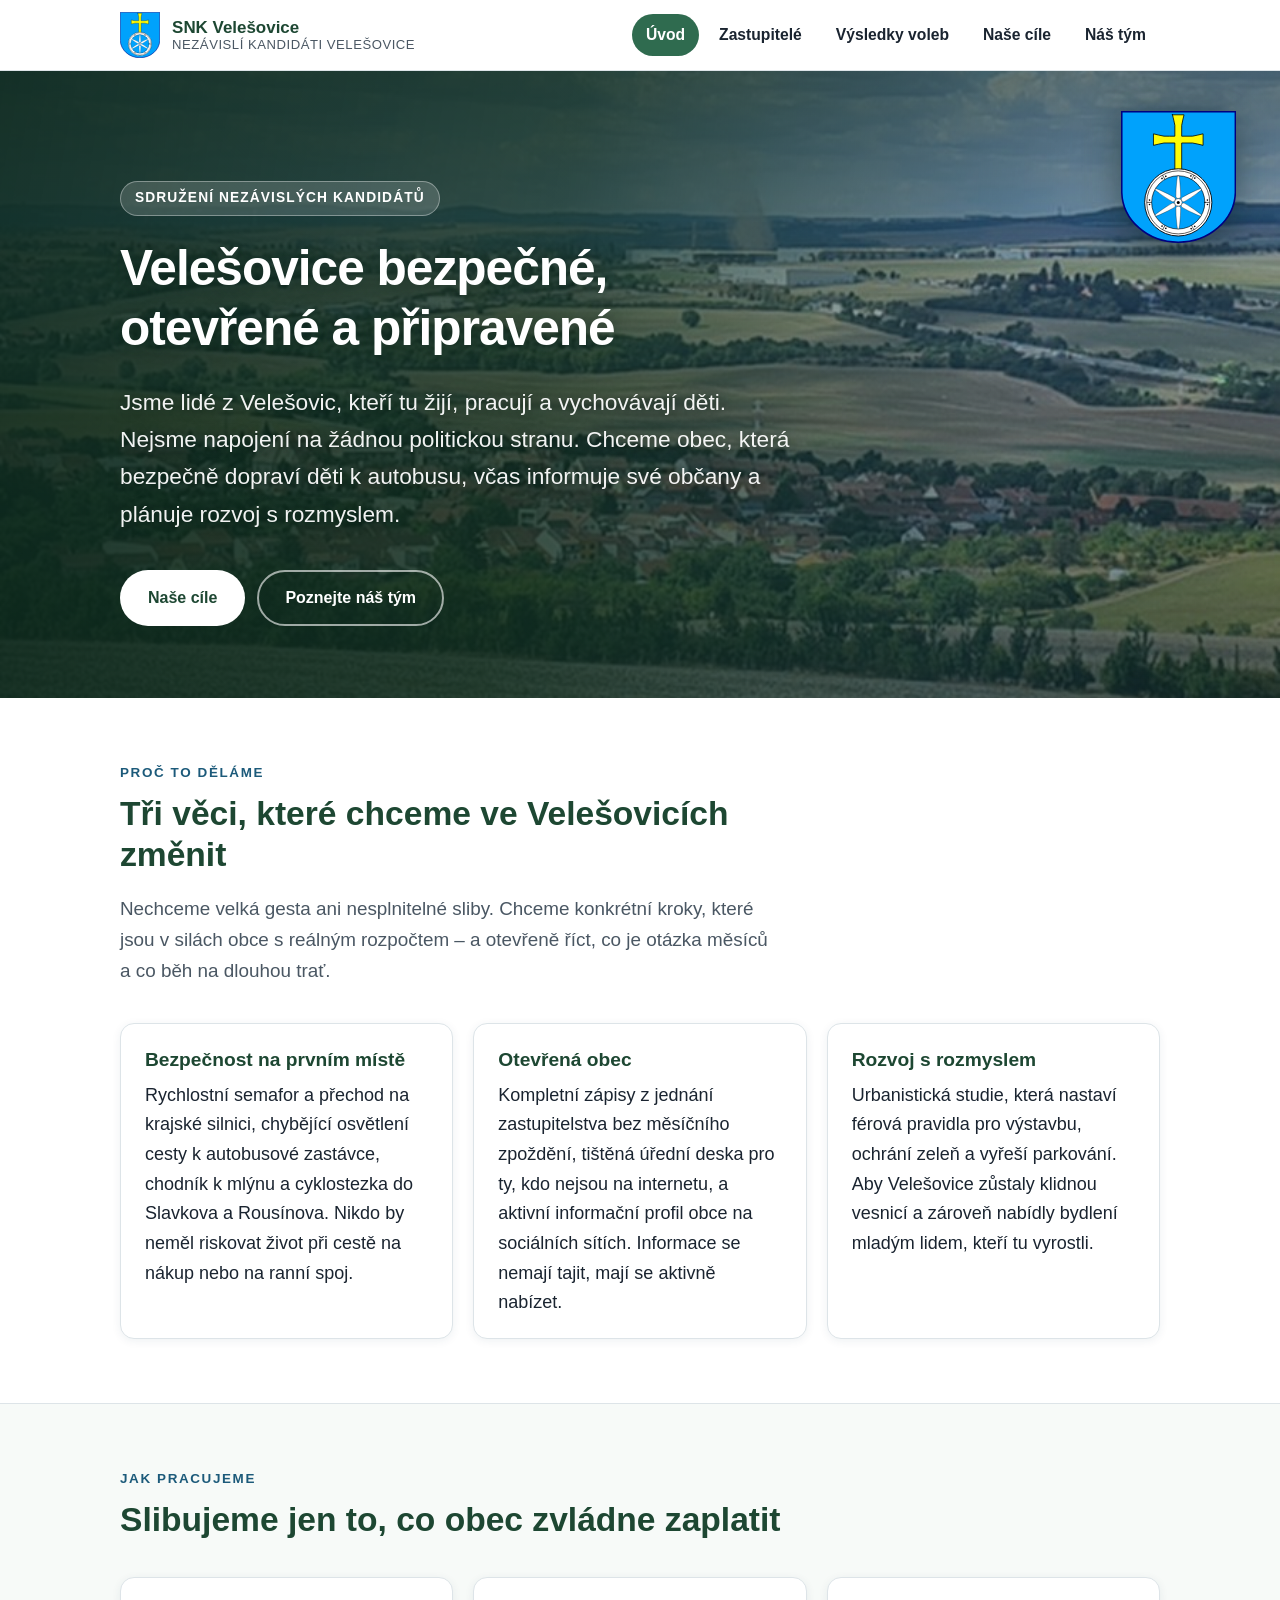
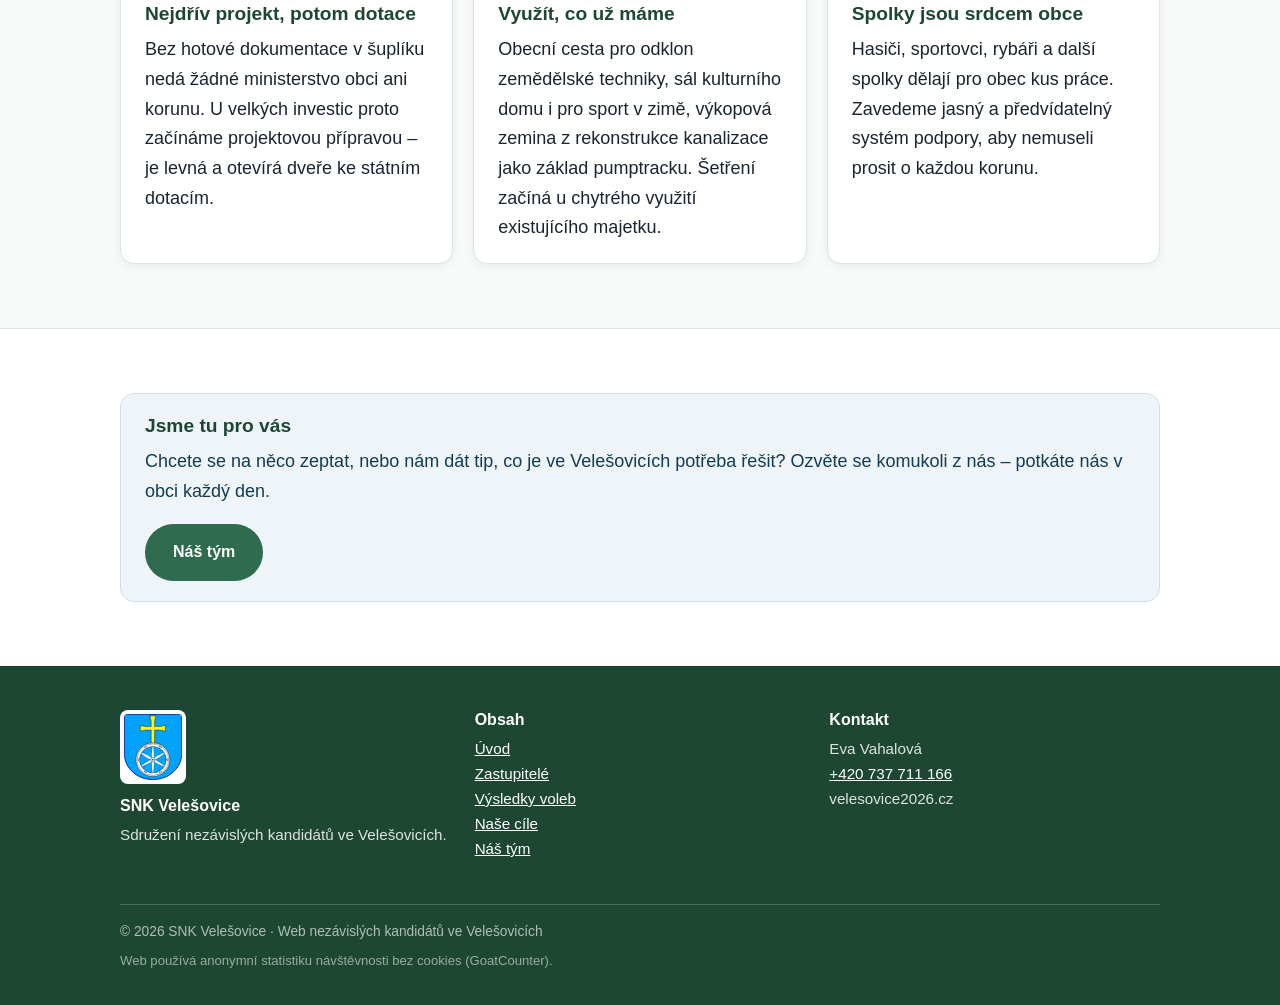
==== commit 526f28e7: "Mereni navstevnosti GoatCounter" ====
--- a/index.html
+++ b/index.html
@@ -5,7 +5,7 @@
 <meta name="viewport" content="width=device-width, initial-scale=1.0">
 <title>SNK Velešovice – nezávislí kandidáti ve Velešovicích</title>
 <meta name="description" content="Sdružení nezávislých kandidátů ve Velešovicích. Naše cíle, náš tým, zastupitelé a informace z dění v obci.">
-<link rel="stylesheet" href="style.css?v=61">
+<link rel="stylesheet" href="style.css?v=62">
 <link rel="icon" href="img/znak.svg" type="image/svg+xml">
 <meta property="og:title" content="SNK Velešovice – nezávislí kandidáti">
 <meta property="og:description" content="Bezpečnost, otevřená komunikace a rozumný rozvoj obce. Sdružení nezávislých kandidátů ve Velešovicích.">
@@ -156,10 +156,15 @@
       </div>
     </div>
     <div class="footer__bottom">
-      &copy; 2026 SNK Velešovice · Web nezávislých kandidátů ve Velešovicích
+      &copy; 2026 SNK Velešovice · Web nezávislých kandidátů ve Velešovicích<br>
+      <span class="footer__mini">Web používá anonymní statistiku návštěvnosti bez cookies (GoatCounter).</span>
     </div>
   </div>
 </footer>
 
+<!-- anonymní statistika návštěvnosti (GoatCounter, bez cookies) -->
+<script data-goatcounter="https://velesovice2026.goatcounter.com/count"
+        async src="//gc.zgo.at/count.js"></script>
+
 </body>
 </html>
--- a/style.css
+++ b/style.css
@@ -476,6 +476,13 @@
     padding: 4px;
 }
 
+.footer__mini {
+    display: inline-block;
+    margin-top: 6px;
+    font-size: .82rem;
+    color: rgba(255, 255, 255, .55);
+}
+
 .footer__bottom {
     border-top: 1px solid rgba(255, 255, 255, .2);
     padding-top: 16px;
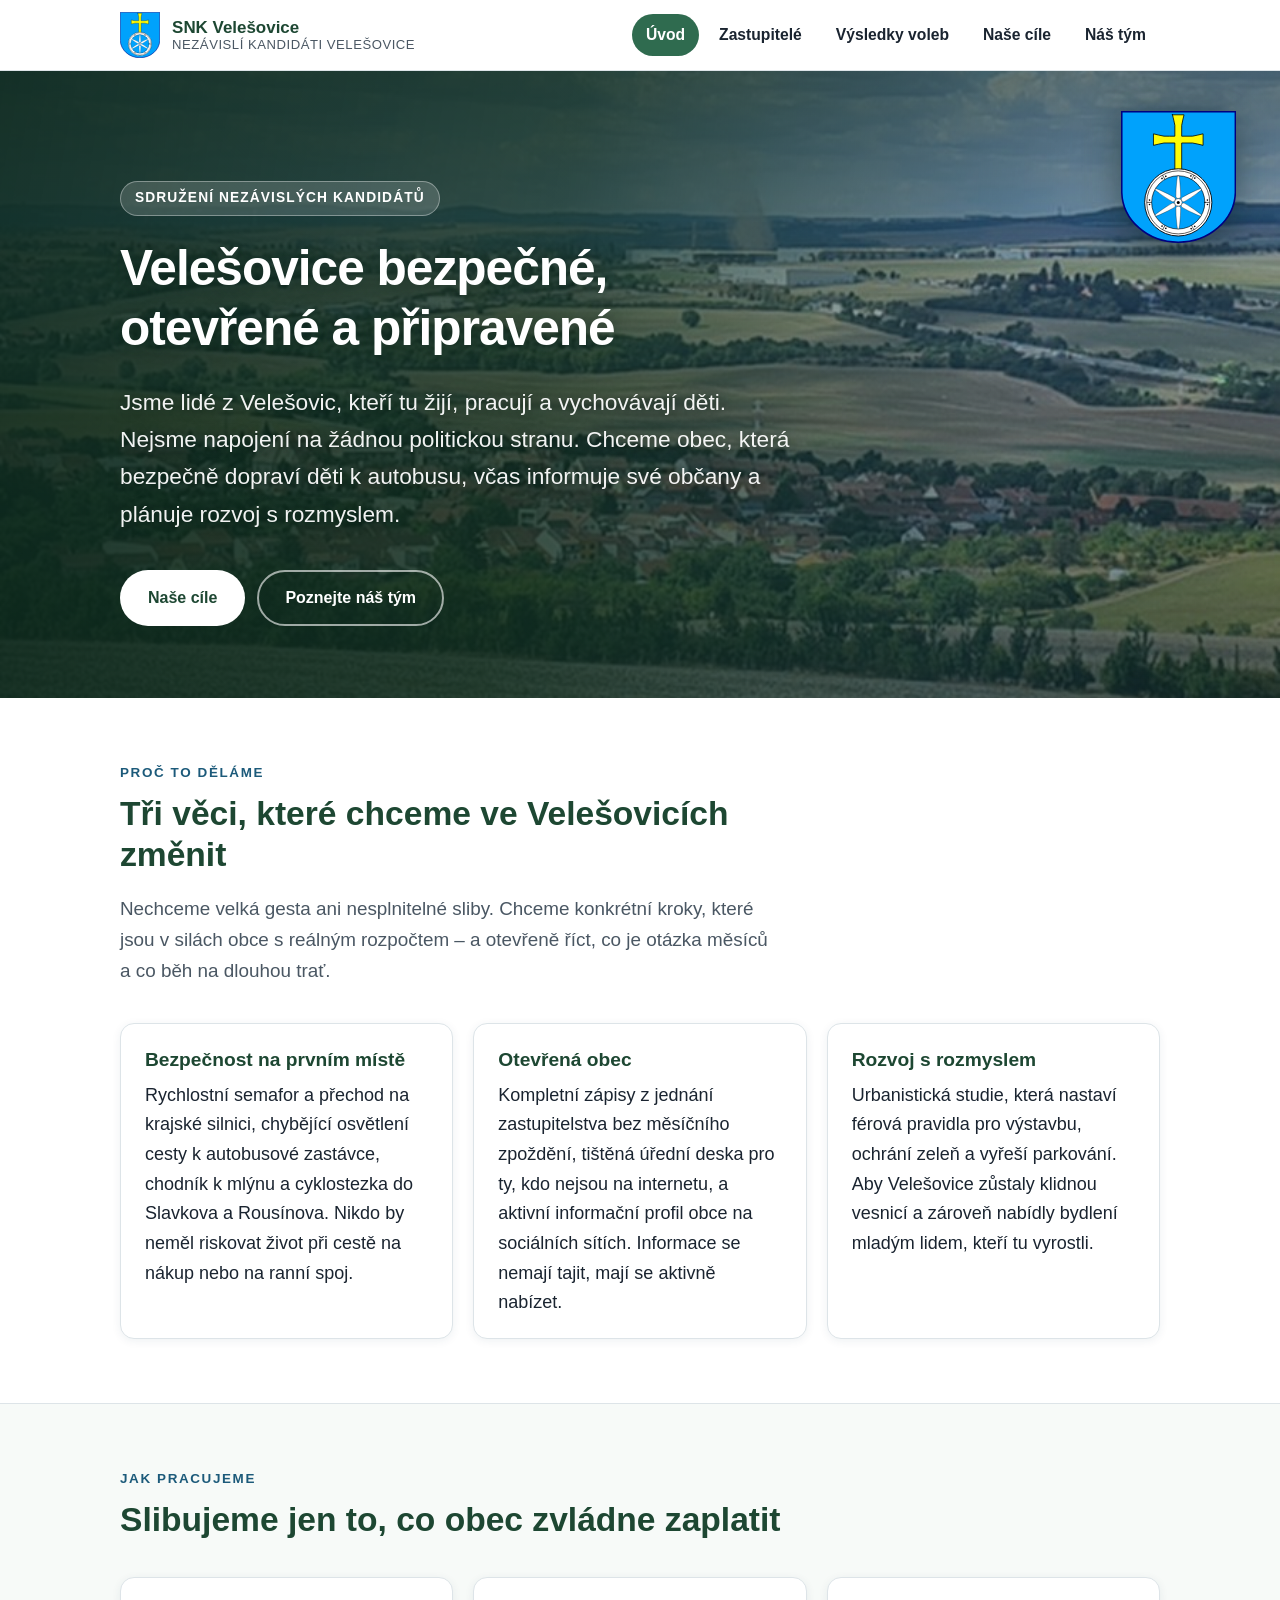
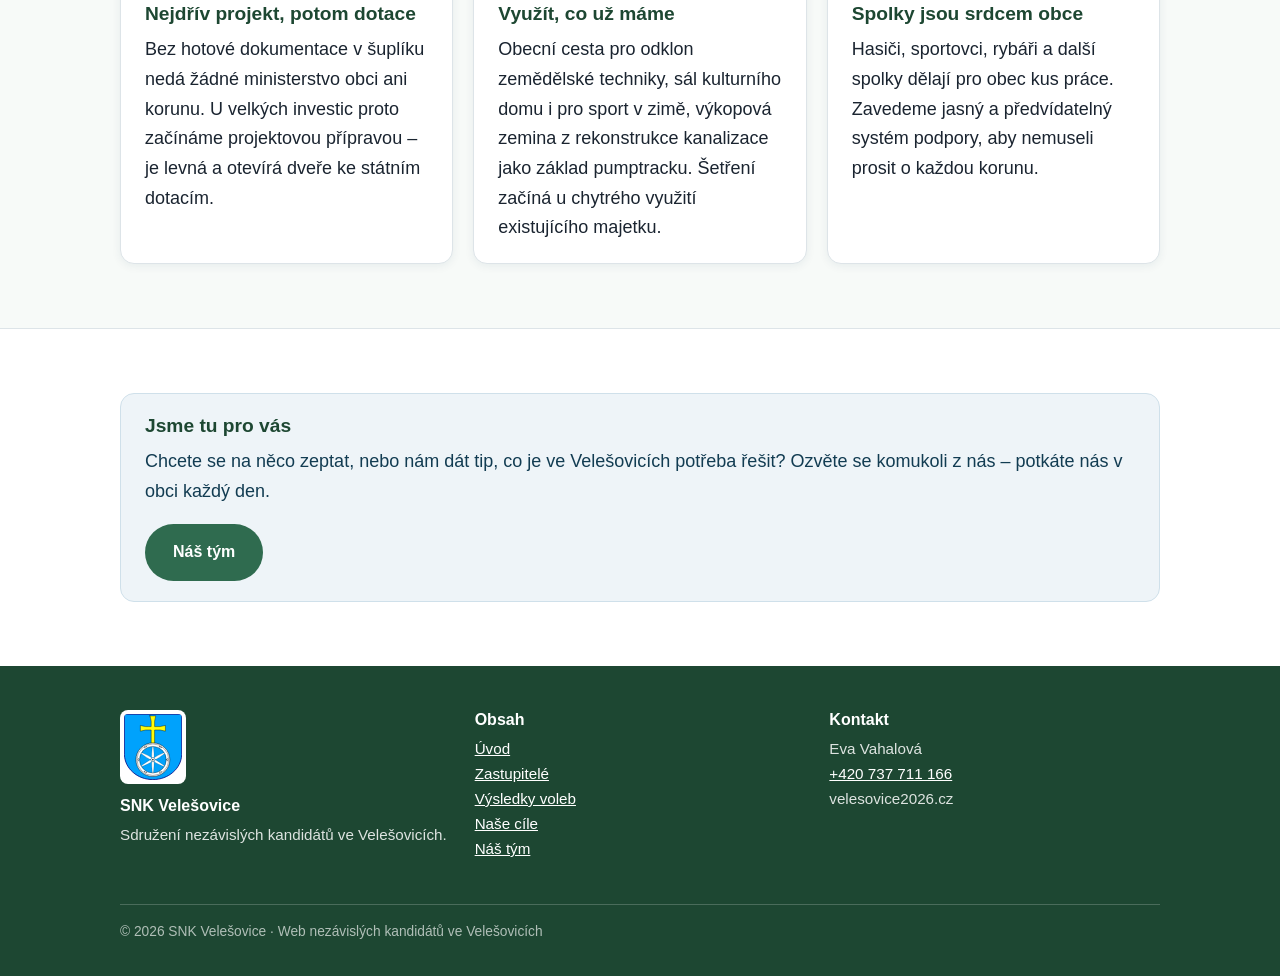
==== commit c4cbcb26: "Paticka: odstranena poznamka o mereni navstevnosti" ====
--- a/index.html
+++ b/index.html
@@ -5,7 +5,7 @@
 <meta name="viewport" content="width=device-width, initial-scale=1.0">
 <title>SNK Velešovice – nezávislí kandidáti ve Velešovicích</title>
 <meta name="description" content="Sdružení nezávislých kandidátů ve Velešovicích. Naše cíle, náš tým, zastupitelé a informace z dění v obci.">
-<link rel="stylesheet" href="style.css?v=62">
+<link rel="stylesheet" href="style.css?v=63">
 <link rel="icon" href="img/znak.svg" type="image/svg+xml">
 <meta property="og:title" content="SNK Velešovice – nezávislí kandidáti">
 <meta property="og:description" content="Bezpečnost, otevřená komunikace a rozumný rozvoj obce. Sdružení nezávislých kandidátů ve Velešovicích.">
@@ -156,8 +156,7 @@
       </div>
     </div>
     <div class="footer__bottom">
-      &copy; 2026 SNK Velešovice · Web nezávislých kandidátů ve Velešovicích<br>
-      <span class="footer__mini">Web používá anonymní statistiku návštěvnosti bez cookies (GoatCounter).</span>
+      &copy; 2026 SNK Velešovice · Web nezávislých kandidátů ve Velešovicích
     </div>
   </div>
 </footer>
